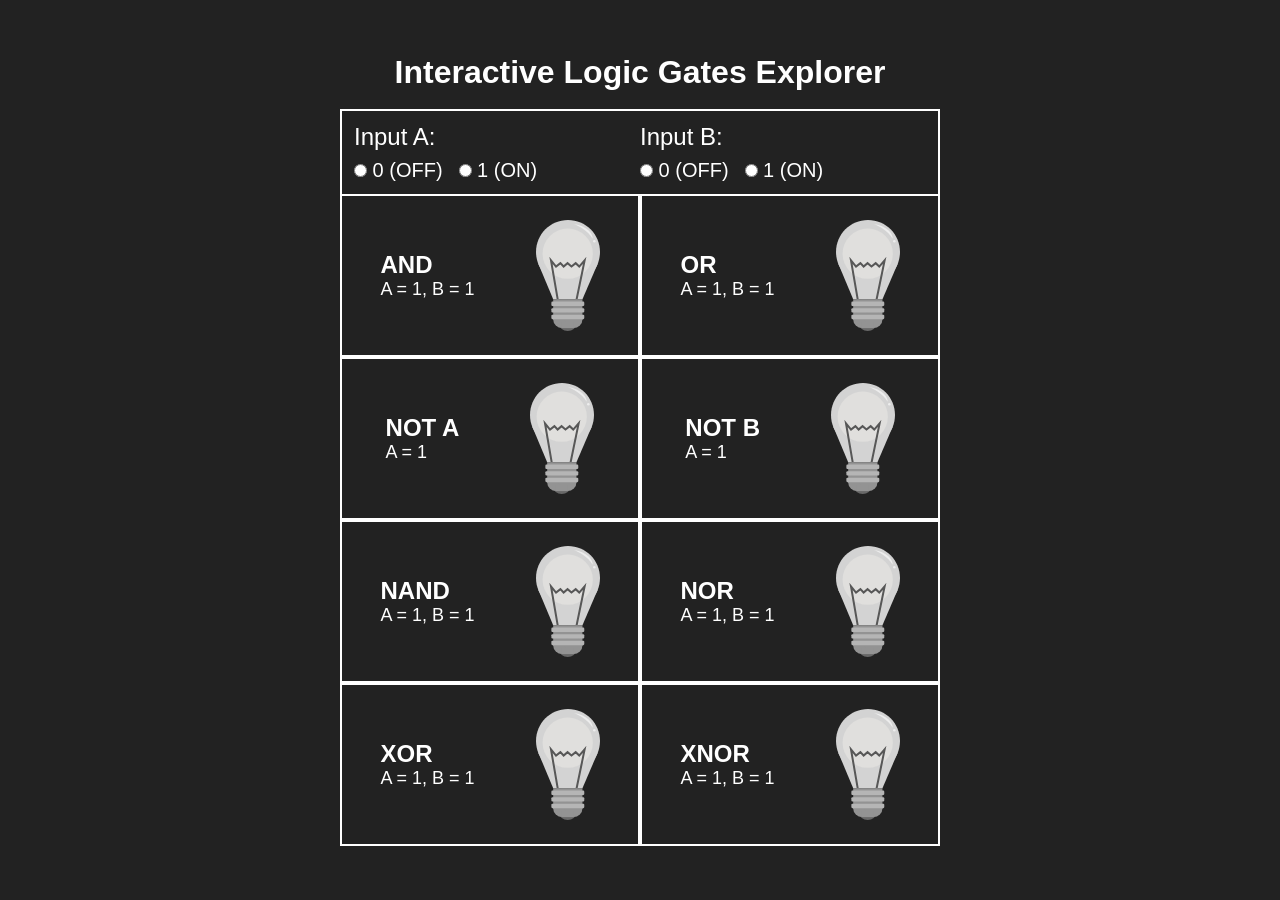
==== Logic Gates/index.html @ af8dcbba "add UI with inputs and output grid" ====
<!doctype html>
<html lang="en">
  <head>
    <meta charset="UTF-8" />
    <meta name="viewport" content="width=device-width, initial-scale=1.0" />
    <title>Interactive Logic Gates Explorer</title>

    <style>
      * {
        margin: 0;
        padding: 0;
        box-sizing: border-box;
      }

      body {
        background-color: #222;
        color: #fff;
        font-family: Arial, Helvetica, sans-serif;
      }

      main {
        height: 100vh;
        display: flex;
        flex-direction: column;
        align-items: center;
        justify-content: center;
      }

      .board {
        display: flex;
        flex-direction: column;
      }

      .input {
        display: flex;
        width: 100%;
        border: 2px solid white;
        border-bottom: 0;
        padding: 12px;
        font-size: 24px;
      }

      .input .one,
      .input .two {
        width: 100%;
        display: flex;
        gap: 8px;
        flex-direction: column;
      }

      .input label {
        font-size: 20px;
      }

      .input .bits {
        display: flex;
        gap: 16px;
      }

      .output {
        display: grid;
        grid-template-columns: repeat(2, 300px);
      }

      .gate {
        display: flex;
        gap: 32px;
        align-items: center;
        justify-content: space-around;
        padding: 24px;
        border: 2px solid white;
      }

      .gate img {
        width: 64px;
      }

      .gate span {
        font-size: 18px;
      }
    </style>
  </head>
  <body>
    <main>
      <h1>Interactive Logic Gates Explorer</h1>
      <br />

      <div class="board">
        <div class="input">
          <div class="one">
            <span>Input A:</span>
            <div class="bits">
              <label for="A-bit-0">
                <input type="radio" id="A-bit-0" name="input-bit-A" value="0" />
                0 (OFF)
              </label>

              <label for="A-bit-1">
                <input type="radio" id="A-bit-1" name="input-bit-A" value="1" />
                1 (ON)
              </label>
            </div>
          </div>

          <div class="two">
            <span>Input B:</span>
            <div class="bits">
              <label for="B-bit-0">
                <input type="radio" id="B-bit-0" name="input-bit-B" value="0" />
                0 (OFF)
              </label>

              <label for="B-bit-1">
                <input type="radio" id="B-bit-1" name="input-bit-B" value="1" />
                1 (ON)
              </label>
            </div>
          </div>
        </div>

        <div class="output">
          <div class="gate">
            <div class="info">
              <h2>AND</h2>
              <span>A = 1, B = 1</span>
            </div>
            <img src="./assets/bulb_off.svg" alt="" />
          </div>

          <div class="gate">
            <div class="info">
              <h2>OR</h2>
              <span>A = 1, B = 1</span>
            </div>
            <img src="./assets/bulb_off.svg" alt="" />
          </div>

          <div class="gate">
            <div class="info">
              <h2>NOT A</h2>
              <span>A = 1</span>
            </div>
            <img src="./assets/bulb_off.svg" alt="" />
          </div>

          <div class="gate">
            <div class="info">
              <h2>NOT B</h2>
              <span>A = 1</span>
            </div>
            <img src="./assets/bulb_off.svg" alt="" />
          </div>

          <div class="gate">
            <div class="info">
              <h2>NAND</h2>
              <span>A = 1, B = 1</span>
            </div>
            <img src="./assets/bulb_off.svg" alt="" />
          </div>

          <div class="gate">
            <div class="info">
              <h2>NOR</h2>
              <span>A = 1, B = 1</span>
            </div>
            <img src="./assets/bulb_off.svg" alt="" />
          </div>

          <div class="gate">
            <div class="info">
              <h2>XOR</h2>
              <span>A = 1, B = 1</span>
            </div>
            <img src="./assets/bulb_off.svg" alt="" />
          </div>

          <div class="gate">
            <div class="info">
              <h2>XNOR</h2>
              <span>A = 1, B = 1</span>
            </div>
            <img src="./assets/bulb_off.svg" alt="" />
          </div>
        </div>
      </div>
    </main>
  </body>
</html>
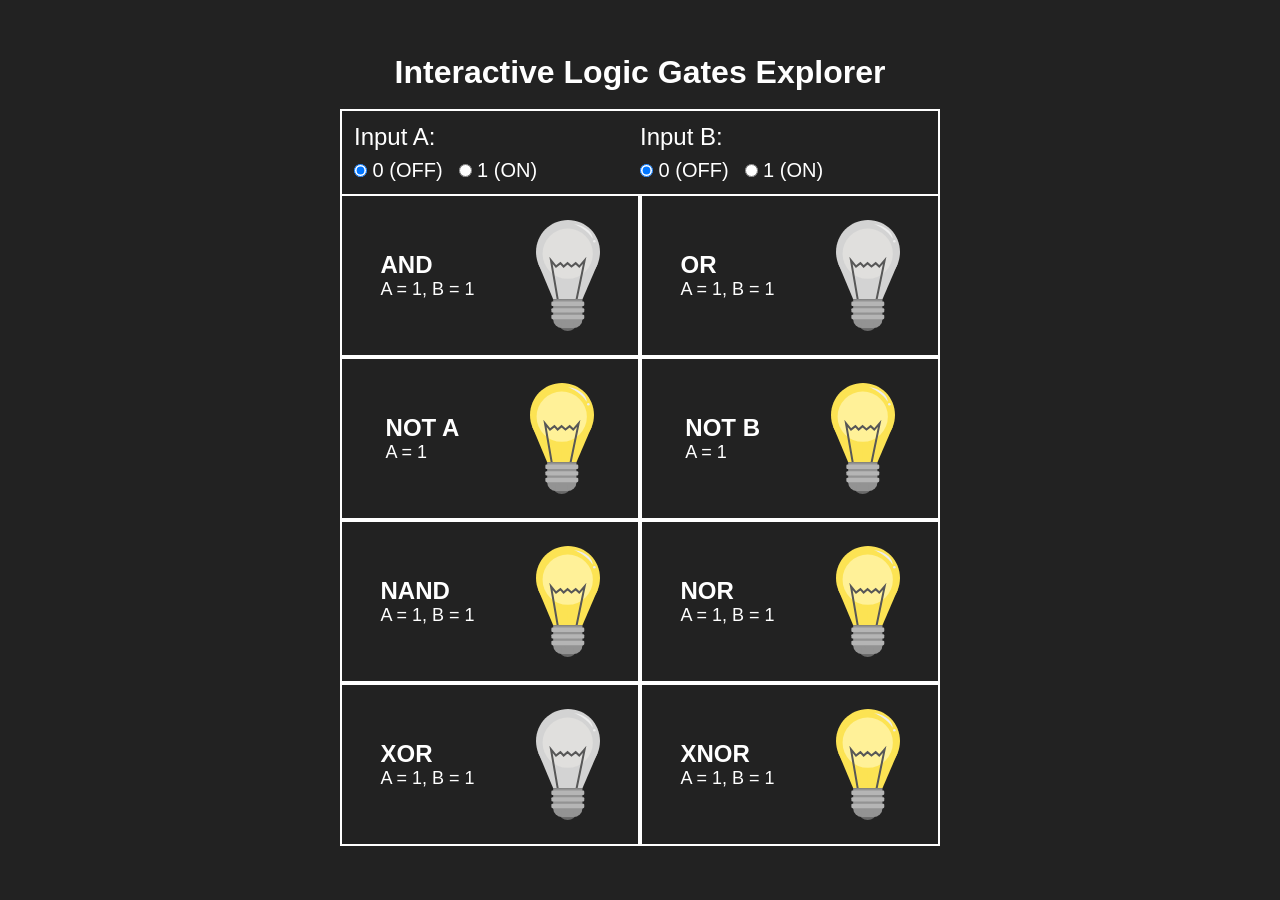
==== commit 61ecfb67: "add MVP - valid updation of bulbs" ====
--- a/Logic Gates/index.html
+++ b/Logic Gates/index.html
@@ -5,6 +5,7 @@
     <meta name="viewport" content="width=device-width, initial-scale=1.0" />
     <title>Interactive Logic Gates Explorer</title>
 
+    <!-- css -->
     <style>
       * {
         margin: 0;
@@ -91,7 +92,13 @@
             <span>Input A:</span>
             <div class="bits">
               <label for="A-bit-0">
-                <input type="radio" id="A-bit-0" name="input-bit-A" value="0" />
+                <input
+                  type="radio"
+                  id="A-bit-0"
+                  name="input-bit-A"
+                  value="0"
+                  checked
+                />
                 0 (OFF)
               </label>
 
@@ -106,7 +113,13 @@
             <span>Input B:</span>
             <div class="bits">
               <label for="B-bit-0">
-                <input type="radio" id="B-bit-0" name="input-bit-B" value="0" />
+                <input
+                  type="radio"
+                  id="B-bit-0"
+                  name="input-bit-B"
+                  value="0"
+                  checked
+                />
                 0 (OFF)
               </label>
 
@@ -124,7 +137,7 @@
               <h2>AND</h2>
               <span>A = 1, B = 1</span>
             </div>
-            <img src="./assets/bulb_off.svg" alt="" />
+            <img id="and-gate-bulb" src="./assets/bulb_off.svg" alt="" />
           </div>
 
           <div class="gate">
@@ -132,7 +145,7 @@
               <h2>OR</h2>
               <span>A = 1, B = 1</span>
             </div>
-            <img src="./assets/bulb_off.svg" alt="" />
+            <img id="or-gate-bulb" src="./assets/bulb_off.svg" alt="" />
           </div>
 
           <div class="gate">
@@ -140,7 +153,7 @@
               <h2>NOT A</h2>
               <span>A = 1</span>
             </div>
-            <img src="./assets/bulb_off.svg" alt="" />
+            <img id="not-a-gate-bulb" src="./assets/bulb_off.svg" alt="" />
           </div>
 
           <div class="gate">
@@ -148,7 +161,7 @@
               <h2>NOT B</h2>
               <span>A = 1</span>
             </div>
-            <img src="./assets/bulb_off.svg" alt="" />
+            <img id="not-b-gate-bulb" src="./assets/bulb_off.svg" alt="" />
           </div>
 
           <div class="gate">
@@ -156,7 +169,7 @@
               <h2>NAND</h2>
               <span>A = 1, B = 1</span>
             </div>
-            <img src="./assets/bulb_off.svg" alt="" />
+            <img id="nand-gate-bulb" src="./assets/bulb_off.svg" alt="" />
           </div>
 
           <div class="gate">
@@ -164,7 +177,7 @@
               <h2>NOR</h2>
               <span>A = 1, B = 1</span>
             </div>
-            <img src="./assets/bulb_off.svg" alt="" />
+            <img id="nor-gate-bulb" src="./assets/bulb_off.svg" alt="" />
           </div>
 
           <div class="gate">
@@ -172,7 +185,7 @@
               <h2>XOR</h2>
               <span>A = 1, B = 1</span>
             </div>
-            <img src="./assets/bulb_off.svg" alt="" />
+            <img id="xor-gate-bulb" src="./assets/bulb_off.svg" alt="" />
           </div>
 
           <div class="gate">
@@ -180,10 +193,82 @@
               <h2>XNOR</h2>
               <span>A = 1, B = 1</span>
             </div>
-            <img src="./assets/bulb_off.svg" alt="" />
+            <img id="xnor-gate-bulb" src="./assets/bulb_off.svg" alt="" />
           </div>
         </div>
       </div>
     </main>
+
+    <!-- javascript -->
+
+    <script>
+      const bulbOnPath = "./assets/bulb_on.svg";
+      const bulbOffPath = "./assets/bulb_off.svg";
+
+      function updateBulb(gate, turnOn) {
+        bulb = document.getElementById(`${gate}-gate-bulb`);
+        bulb.src = turnOn ? bulbOnPath : bulbOffPath;
+      }
+
+      function updateGates() {
+        // TODO: update info of each gate -> ex: A = 0, B = 1
+
+        // turn on/off bulbs accordingly
+
+        // AND gate
+        updateBulb("and", input_bit_A && input_bit_B);
+
+        // OR gate
+        updateBulb("or", input_bit_A || input_bit_B);
+
+        // NOT-A gate
+        updateBulb("not-a", !input_bit_A);
+
+        // NOT-B gate
+        updateBulb("not-b", !input_bit_B);
+
+        // NAND gate
+        updateBulb("nand", !(input_bit_A && input_bit_B));
+
+        // NOR gate
+        updateBulb("nor", !(input_bit_A || input_bit_B));
+
+        // XOR gate
+        updateBulb("xor", input_bit_A ^ input_bit_B);
+
+        // XNOR gate
+        updateBulb("xnor", !(input_bit_A ^ input_bit_B));
+      }
+
+      // A-bit input
+      input_bit_A_radios = document.querySelectorAll(
+        "input[name='input-bit-A']",
+      );
+
+      input_bit_A = 0;
+
+      input_bit_A_radios.forEach((radio) => {
+        radio.addEventListener("change", (event) => {
+          input_bit_A = +event.target.value;
+          updateGates();
+        });
+      });
+
+      // B-bit input
+      input_bit_B_radios = document.querySelectorAll(
+        "input[name='input-bit-B']",
+      );
+
+      input_bit_B = 0;
+
+      input_bit_B_radios.forEach((radio) => {
+        radio.addEventListener("change", (event) => {
+          input_bit_B = +event.target.value;
+          updateGates();
+        });
+      });
+
+      updateGates();
+    </script>
   </body>
 </html>
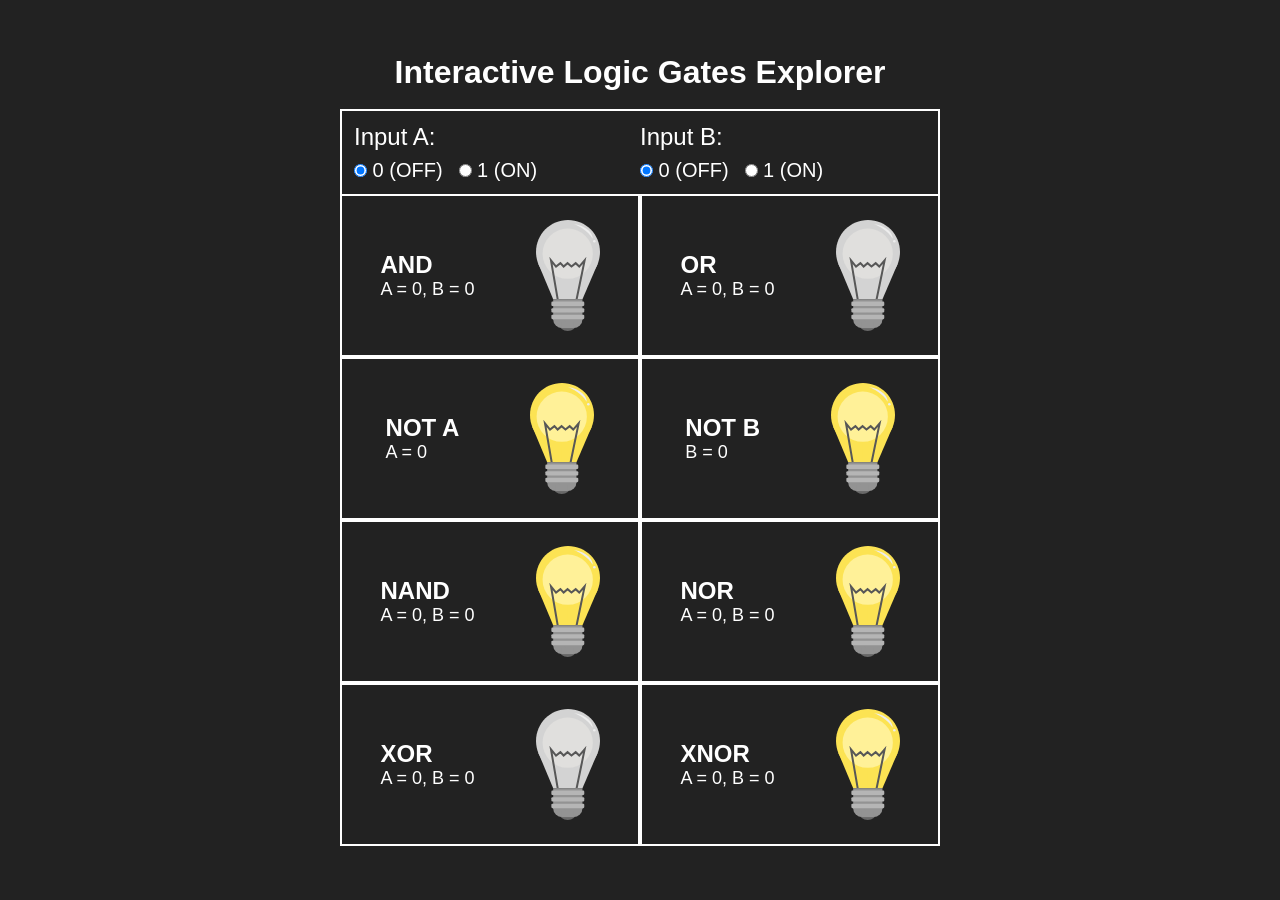
==== commit b52f3e75: "add updateInfo function" ====
--- a/Logic Gates/index.html
+++ b/Logic Gates/index.html
@@ -151,7 +151,7 @@
           <div class="gate">
             <div class="info">
               <h2>NOT A</h2>
-              <span>A = 1</span>
+              <span id="not-a-span">A = 1</span>
             </div>
             <img id="not-a-gate-bulb" src="./assets/bulb_off.svg" alt="" />
           </div>
@@ -159,7 +159,7 @@
           <div class="gate">
             <div class="info">
               <h2>NOT B</h2>
-              <span>A = 1</span>
+              <span id="not-b-span">B = 1</span>
             </div>
             <img id="not-b-gate-bulb" src="./assets/bulb_off.svg" alt="" />
           </div>
@@ -210,8 +210,18 @@
         bulb.src = turnOn ? bulbOnPath : bulbOffPath;
       }
 
+      function updateInfo() {
+        document.querySelectorAll(".gate .info span").forEach((gate) => {
+          gate.innerText = `A = ${input_bit_A}, B = ${input_bit_B}`;
+        });
+
+        document.getElementById("not-a-span").innerText = `A = ${input_bit_A}`;
+        document.getElementById("not-b-span").innerText = `B = ${input_bit_B}`;
+      }
+
       function updateGates() {
-        // TODO: update info of each gate -> ex: A = 0, B = 1
+        // update info of each gate -> ex: A = 0, B = 1
+        updateInfo();
 
         // turn on/off bulbs accordingly
 
